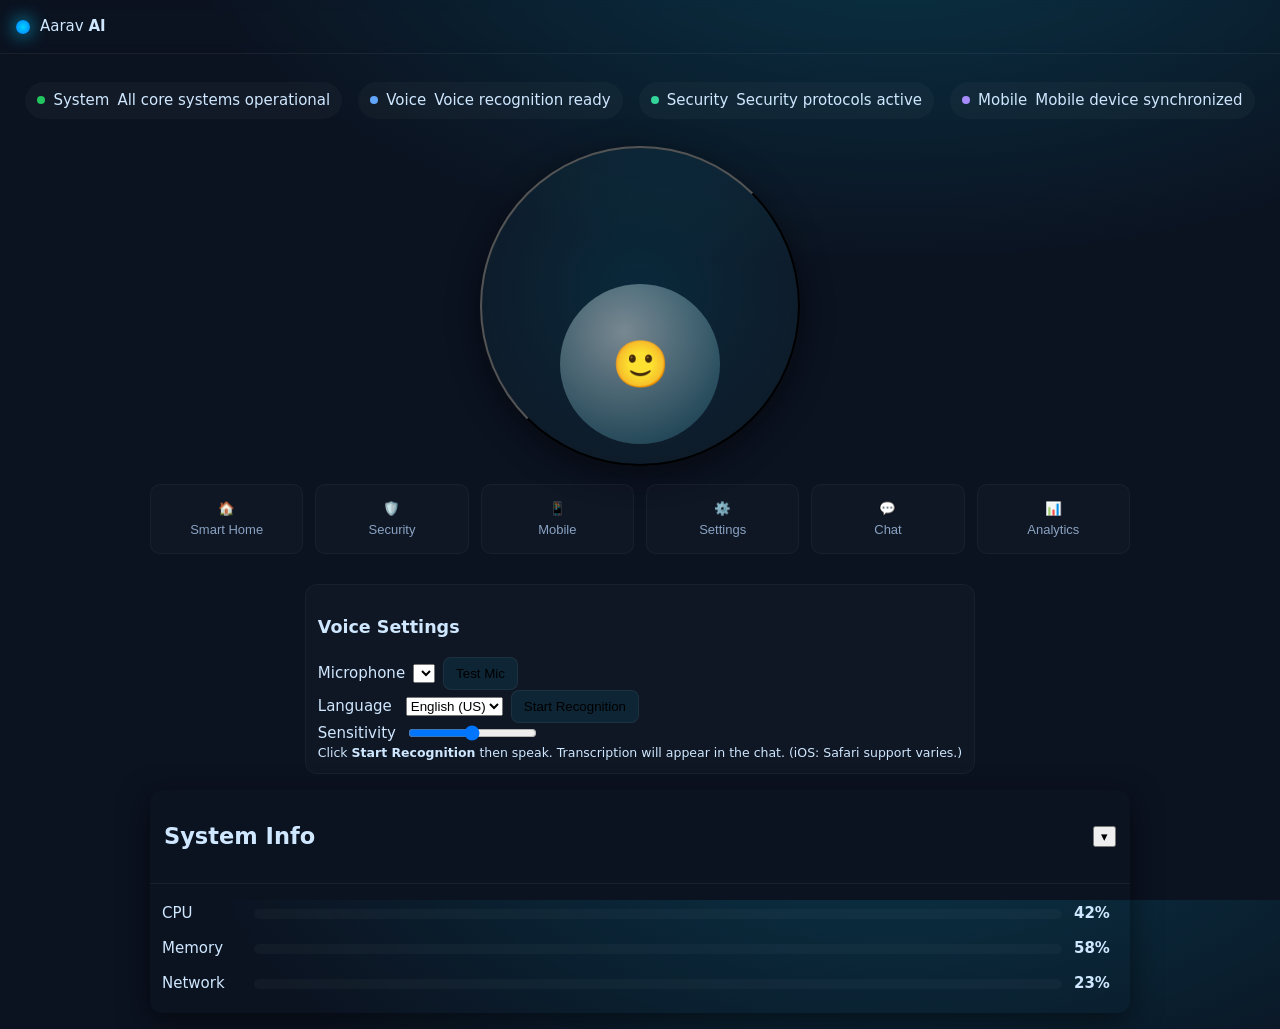
==== aarav-ai-vercel-ready/index.html @ 2d23b92d "Add files via upload" ====
<!doctype html>
<html lang="en">
<head>
  <meta charset="utf-8" />
  <meta name="viewport" content="width=device-width,initial-scale=1" />
  <title>Aarav AI — HUD (Web Preview)</title>
  <link rel="stylesheet" href="style.css" />
  <link rel="manifest" href="manifest.json" />
  <meta name="theme-color" content="#0b1220" />
  <meta name="apple-mobile-web-app-capable" content="yes" />
  <meta name="apple-mobile-web-app-status-bar-style" content="black-translucent" />
  <link rel="apple-touch-icon" href="icons/icon-192.png" />
</head>
<body>
  <canvas id="bgParticles" aria-hidden="true"></canvas>
  <header class="topbar">
    <div class="brand"><div class="brand-glow"></div><span class="brand-name">Aarav <b>AI</b></span></div>
    <div id="timeDisplay" class="clock" aria-live="polite"></div>
  </header>

  <main class="layout">
    <section class="status-strip" aria-label="Status Indicators">
      <div class="status-item" data-status="System"><span class="dot dot-system"></span><span>System</span><div class="tip">All core systems operational</div></div>
      <div class="status-item" data-status="Voice"><span class="dot dot-voice"></span><span>Voice</span><div class="tip">Voice recognition ready</div></div>
      <div class="status-item" data-status="Security"><span class="dot dot-security"></span><span>Security</span><div class="tip">Security protocols active</div></div>
      <div class="status-item" data-status="Mobile"><span class="dot dot-mobile"></span><span>Mobile</span><div class="tip">Mobile device synchronized</div></div>
    </section>

    <section class="core-wrap">
      <button id="aiCore" class="ai-core" aria-pressed="false" aria-label="Toggle listening">
        <div class="ring ring-outer"></div><div class="ring ring-mid"></div><div class="ring ring-inner"></div>
        <div class="orb"><span id="moodEmoji" class="emoji">🙂</span></div>
        <div id="voiceWaveform" class="wave hidden" aria-hidden="true"><i></i><i></i><i></i><i></i><i></i><i></i><i></i><i></i></div>
      </button>

      <div class="actions">
        <button class="action-btn" data-action="home_control"><span class="icon">🏠</span><span class="action-label">Smart Home</span></button>
        <button class="action-btn" data-action="security_panel"><span class="icon">🛡️</span><span class="action-label">Security</span></button>
        <button class="action-btn" data-action="mobile_sync"><span class="icon">📱</span><span class="action-label">Mobile</span></button>
        <button class="action-btn" data-action="open_settings"><span class="icon">⚙️</span><span class="action-label">Settings</span></button>
        <button id="chatToggle" class="action-btn" data-action="open_chat"><span class="icon">💬</span><span class="action-label">Chat</span></button>
        <button class="action-btn" data-action="show_analytics"><span class="icon">📊</span><span class="action-label">Analytics</span></button>
      </div>

      <div class="voice-panel card">
        <h3>Voice Settings</h3>
        <div class="voice-row">
          <label for="micSelect">Microphone</label>
          <select id="micSelect"></select>
          <button id="micTest" class="btn">Test Mic</button>
        </div>
        <div class="voice-row">
          <label for="langSelect">Language</label>
          <select id="langSelect">
            <option value="en-US">English (US)</option>
            <option value="en-GB">English (UK)</option>
            <option value="hi-IN">Hindi (India)</option>
            <option value="hi-IN-x-mt">Hinglish</option>
            <option value="auto">Auto</option>
          </select>
          <button id="startRec" class="btn">Start Recognition</button>
        </div>
        <div class="voice-row">
          <label>Sensitivity</label>
          <input id="sensitivity" type="range" min="0" max="100" value="50" />
          <div id="levelViz" class="level-viz" aria-hidden="true"><i></i><i></i><i></i><i></i><i></i></div>
        </div>
        <div class="voice-row small">
          <small>Click <b>Start Recognition</b> then speak. Transcription will appear in the chat. (iOS: Safari support varies.)</small>
        </div>
      </div>
    </section>

    <section class="system-panel">
      <header class="panel-head"><h2>System Info</h2><button id="systemInfoToggle" class="chevron" aria-expanded="true">▾</button></header>
      <div id="systemInfoContent" class="panel-body">
        <div class="info-row"><span>CPU</span><div class="bar"><em class="fill info-fill" style="width: 42%"></em></div><b class="info-value">42%</b></div>
        <div class="info-row"><span>Memory</span><div class="bar"><em class="fill info-fill" style="width: 58%"></em></div><b class="info-value">58%</b></div>
        <div class="info-row"><span>Network</span><div class="bar"><em class="fill info-fill" style="width: 23%"></em></div><b class="info-value">23%</b></div>
      </div>
    </section>
  </main>

  <aside id="chatInterface" class="chat hidden" aria-label="Chat panel">
    <header class="chat-head"><h3>Chat • Aarav AI</h3><button id="chatClose" class="chat-close" aria-label="Close chat">✕</button></header>
    <div id="chatMessages" class="chat-body" role="log" aria-live="polite"></div>
    <footer class="chat-foot">
      <input id="chatInput" type="text" placeholder="Type a message…" aria-label="Message input" />
      <button id="chatSend" class="send" aria-label="Send">Send</button>
    </footer>
  </aside>

  <div id="notificationContainer" class="toasts" aria-live="polite"></div>

  <script src="app.js"></script>
  <script>
    if('serviceWorker' in navigator){ navigator.serviceWorker.register('sw.js').catch(()=>console.warn('SW failed')); }
  </script>
</body>
</html>
---- aarav-ai-vercel-ready/style.css ----
/* Aarav AI HUD styles (ready for Vercel) */
:root{--bg:#0b1220;--text:#cfe8ff;--muted:#8aa3c2;--primary:#00d4ff;--shadow:0 8px 30px rgba(0,0,0,.5);--radius:12px}
*{box-sizing:border-box}html,body{height:100%}body{margin:0;background:radial-gradient(1200px 600px at 70% -10%, rgba(0,212,255,.18), transparent 60%),var(--bg);color:var(--text);font:15px/1.4 system-ui,Segoe UI,Roboto,Arial;overflow:auto}
.topbar{height:54px;display:flex;align-items:center;justify-content:space-between;padding:0 16px;border-bottom:1px solid rgba(255,255,255,.06);backdrop-filter:blur(6px)}.brand{display:flex;align-items:center;gap:10px}.brand-glow{width:14px;height:14px;border-radius:50%;background:radial-gradient(circle,var(--primary),#007bff);box-shadow:0 0 18px var(--primary)}.clock{color:#b7c9e6}
.layout{min-height:calc(100vh - 54px);display:grid;grid-template-rows:60px 1fr auto;gap:16px;padding:16px}
.status-strip{display:flex;gap:16px;align-items:center;justify-content:center}.status-item{display:flex;gap:8px;align-items:center;padding:8px 12px;background:rgba(255,255,255,.03);border-radius:999px}.dot{width:8px;height:8px;border-radius:50%}.dot-system{background:#22c55e}.dot-voice{background:#60a5fa}.dot-security{background:#34d399}.dot-mobile{background:#a78bfa}
.core-wrap{display:grid;grid-template-rows:1fr auto;gap:18px;align-items:center;justify-items:center}.ai-core{position:relative;width:320px;height:320px;border-radius:50%;background:radial-gradient(circle at 50% 45%, rgba(0,212,255,.12), rgba(255,255,255,.02));box-shadow:var(--shadow);display:grid;place-items:center;cursor:pointer}.orb{width:160px;height:160px;border-radius:50%;background:radial-gradient(circle at 40% 30%, rgba(255,255,255,.45), rgba(0,212,255,.14));display:grid;place-items:center}.emoji{font-size:46px}
.wave{position:absolute;bottom:22px;display:flex;gap:6px}.wave i{width:4px;height:8px;background:var(--primary);animation:wave 1.1s ease-in-out infinite}.hidden{display:none}
.actions{display:grid;grid-template-columns:repeat(6,minmax(120px,1fr));gap:12px;width:min(980px,100%)}.action-btn{display:flex;flex-direction:column;align-items:center;justify-content:center;gap:6px;height:70px;border-radius:10px;background:rgba(255,255,255,.02);border:1px solid rgba(255,255,255,.04);cursor:pointer}.action-label{font-size:13px;color:var(--muted)}
.voice-panel{max-width:980px;margin-top:12px;padding:12px;border-radius:12px;background:rgba(255,255,255,.02);border:1px solid rgba(255,255,255,.04)}.voice-row{display:flex;gap:8px;align-items:center}.voice-row label{min-width:80px}.btn{padding:8px 12px;border-radius:8px;background:rgba(0,212,255,.08);border:1px solid rgba(255,255,255,.06);cursor:pointer}
.system-panel{width:min(980px,100%);margin:0 auto;padding:0;border-radius:var(--radius);box-shadow:var(--shadow)}.panel-head{display:flex;align-items:center;justify-content:space-between;padding:12px 14px;border-bottom:1px solid rgba(255,255,255,.06)}.panel-body{padding:12px}.info-row{display:grid;grid-template-columns:80px 1fr 44px;align-items:center;gap:12px;padding:7px 0}.bar{height:10px;background:rgba(255,255,255,.03);border-radius:999px;overflow:hidden}.fill{height:100%;background:linear-gradient(90deg,var(--primary),#4ade80)}
.chat{position:fixed;right:16px;top:72px;bottom:16px;width:360px;background:rgba(17,25,40,.9);border-radius:16px;display:flex;flex-direction:column}.chat.hidden{display:none}.chat-body{flex:1;overflow:auto;padding:12px;display:flex;flex-direction:column;gap:10px}.chat-foot{display:flex;padding:12px;border-top:1px solid rgba(255,255,255,.04)}.chat-foot input{flex:1;padding:8px;border-radius:8px;background:rgba(255,255,255,.02);border:1px solid rgba(255,255,255,.04)}
.toasts{position:fixed;left:16px;bottom:16px;display:grid;gap:8px;z-index:50}.notification{padding:10px 12px;border-radius:10px;background:rgba(12,20,36,.92);color:#d6ecff;animation:slideIn .28s}.notification.success{border:1px solid rgba(34,197,94,.3)}@keyframes slideIn{from{transform:translateY(8px);opacity:0}to{transform:translateY(0);opacity:1}}@keyframes wave{0%,100%{transform:scaleY(.4)}50%{transform:scaleY(1.6)}}#bgParticles{position:fixed;inset:0;z-index:-1}@media(max-width:720px){.actions{grid-template-columns:repeat(2,1fr)}.ai-core{width:240px;height:240px}.orb{width:120px;height:120px}.chat{right:10px;left:10px;width:auto}}
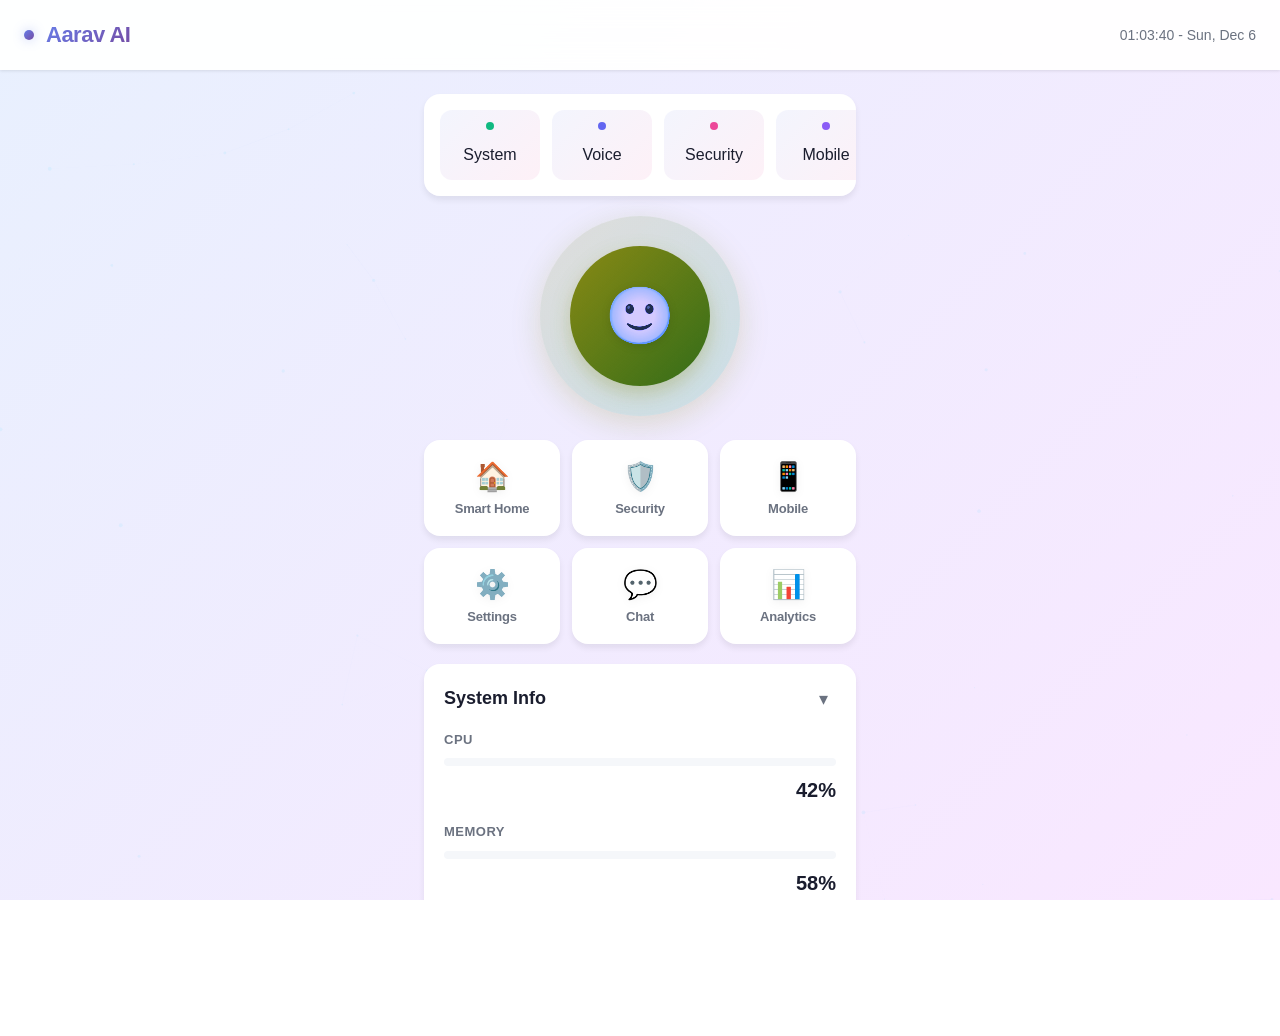
==== commit 4ec2b424: "Transform Aarav AI to modern Ello-inspired design with soft gradients and clean UI Co-authored-by: A" ====
--- a/aarav-ai-vercel-ready/index.html
+++ b/aarav-ai-vercel-ready/index.html
@@ -3,10 +3,10 @@
 <head>
   <meta charset="utf-8" />
   <meta name="viewport" content="width=device-width,initial-scale=1" />
-  <title>Aarav AI — HUD (Web Preview)</title>
+  <title>Aarav AI — Your Personal Assistant</title>
   <link rel="stylesheet" href="style.css" />
   <link rel="manifest" href="manifest.json" />
-  <meta name="theme-color" content="#0b1220" />
+  <meta name="theme-color" content="#F5F7FA" />
   <meta name="apple-mobile-web-app-capable" content="yes" />
   <meta name="apple-mobile-web-app-status-bar-style" content="black-translucent" />
   <link rel="apple-touch-icon" href="icons/icon-192.png" />
@@ -20,15 +20,14 @@
 
   <main class="layout">
     <section class="status-strip" aria-label="Status Indicators">
-      <div class="status-item" data-status="System"><span class="dot dot-system"></span><span>System</span><div class="tip">All core systems operational</div></div>
-      <div class="status-item" data-status="Voice"><span class="dot dot-voice"></span><span>Voice</span><div class="tip">Voice recognition ready</div></div>
-      <div class="status-item" data-status="Security"><span class="dot dot-security"></span><span>Security</span><div class="tip">Security protocols active</div></div>
-      <div class="status-item" data-status="Mobile"><span class="dot dot-mobile"></span><span>Mobile</span><div class="tip">Mobile device synchronized</div></div>
+      <div class="status-item" data-status="System"><span class="dot dot-system"></span><span>System</span></div>
+      <div class="status-item" data-status="Voice"><span class="dot dot-voice"></span><span>Voice</span></div>
+      <div class="status-item" data-status="Security"><span class="dot dot-security"></span><span>Security</span></div>
+      <div class="status-item" data-status="Mobile"><span class="dot dot-mobile"></span><span>Mobile</span></div>
     </section>
 
     <section class="core-wrap">
       <button id="aiCore" class="ai-core" aria-pressed="false" aria-label="Toggle listening">
-        <div class="ring ring-outer"></div><div class="ring ring-mid"></div><div class="ring ring-inner"></div>
         <div class="orb"><span id="moodEmoji" class="emoji">🙂</span></div>
         <div id="voiceWaveform" class="wave hidden" aria-hidden="true"><i></i><i></i><i></i><i></i><i></i><i></i><i></i><i></i></div>
       </button>
@@ -42,7 +41,7 @@
         <button class="action-btn" data-action="show_analytics"><span class="icon">📊</span><span class="action-label">Analytics</span></button>
       </div>
 
-      <div class="voice-panel card">
+      <div class="voice-panel" style="display:none;">
         <h3>Voice Settings</h3>
         <div class="voice-row">
           <label for="micSelect">Microphone</label>
--- a/aarav-ai-vercel-ready/style.css
+++ b/aarav-ai-vercel-ready/style.css
@@ -1,13 +1,631 @@
-/* Aarav AI HUD styles (ready for Vercel) */
-:root{--bg:#0b1220;--text:#cfe8ff;--muted:#8aa3c2;--primary:#00d4ff;--shadow:0 8px 30px rgba(0,0,0,.5);--radius:12px}
-*{box-sizing:border-box}html,body{height:100%}body{margin:0;background:radial-gradient(1200px 600px at 70% -10%, rgba(0,212,255,.18), transparent 60%),var(--bg);color:var(--text);font:15px/1.4 system-ui,Segoe UI,Roboto,Arial;overflow:auto}
-.topbar{height:54px;display:flex;align-items:center;justify-content:space-between;padding:0 16px;border-bottom:1px solid rgba(255,255,255,.06);backdrop-filter:blur(6px)}.brand{display:flex;align-items:center;gap:10px}.brand-glow{width:14px;height:14px;border-radius:50%;background:radial-gradient(circle,var(--primary),#007bff);box-shadow:0 0 18px var(--primary)}.clock{color:#b7c9e6}
-.layout{min-height:calc(100vh - 54px);display:grid;grid-template-rows:60px 1fr auto;gap:16px;padding:16px}
-.status-strip{display:flex;gap:16px;align-items:center;justify-content:center}.status-item{display:flex;gap:8px;align-items:center;padding:8px 12px;background:rgba(255,255,255,.03);border-radius:999px}.dot{width:8px;height:8px;border-radius:50%}.dot-system{background:#22c55e}.dot-voice{background:#60a5fa}.dot-security{background:#34d399}.dot-mobile{background:#a78bfa}
-.core-wrap{display:grid;grid-template-rows:1fr auto;gap:18px;align-items:center;justify-items:center}.ai-core{position:relative;width:320px;height:320px;border-radius:50%;background:radial-gradient(circle at 50% 45%, rgba(0,212,255,.12), rgba(255,255,255,.02));box-shadow:var(--shadow);display:grid;place-items:center;cursor:pointer}.orb{width:160px;height:160px;border-radius:50%;background:radial-gradient(circle at 40% 30%, rgba(255,255,255,.45), rgba(0,212,255,.14));display:grid;place-items:center}.emoji{font-size:46px}
-.wave{position:absolute;bottom:22px;display:flex;gap:6px}.wave i{width:4px;height:8px;background:var(--primary);animation:wave 1.1s ease-in-out infinite}.hidden{display:none}
-.actions{display:grid;grid-template-columns:repeat(6,minmax(120px,1fr));gap:12px;width:min(980px,100%)}.action-btn{display:flex;flex-direction:column;align-items:center;justify-content:center;gap:6px;height:70px;border-radius:10px;background:rgba(255,255,255,.02);border:1px solid rgba(255,255,255,.04);cursor:pointer}.action-label{font-size:13px;color:var(--muted)}
-.voice-panel{max-width:980px;margin-top:12px;padding:12px;border-radius:12px;background:rgba(255,255,255,.02);border:1px solid rgba(255,255,255,.04)}.voice-row{display:flex;gap:8px;align-items:center}.voice-row label{min-width:80px}.btn{padding:8px 12px;border-radius:8px;background:rgba(0,212,255,.08);border:1px solid rgba(255,255,255,.06);cursor:pointer}
-.system-panel{width:min(980px,100%);margin:0 auto;padding:0;border-radius:var(--radius);box-shadow:var(--shadow)}.panel-head{display:flex;align-items:center;justify-content:space-between;padding:12px 14px;border-bottom:1px solid rgba(255,255,255,.06)}.panel-body{padding:12px}.info-row{display:grid;grid-template-columns:80px 1fr 44px;align-items:center;gap:12px;padding:7px 0}.bar{height:10px;background:rgba(255,255,255,.03);border-radius:999px;overflow:hidden}.fill{height:100%;background:linear-gradient(90deg,var(--primary),#4ade80)}
-.chat{position:fixed;right:16px;top:72px;bottom:16px;width:360px;background:rgba(17,25,40,.9);border-radius:16px;display:flex;flex-direction:column}.chat.hidden{display:none}.chat-body{flex:1;overflow:auto;padding:12px;display:flex;flex-direction:column;gap:10px}.chat-foot{display:flex;padding:12px;border-top:1px solid rgba(255,255,255,.04)}.chat-foot input{flex:1;padding:8px;border-radius:8px;background:rgba(255,255,255,.02);border:1px solid rgba(255,255,255,.04)}
-.toasts{position:fixed;left:16px;bottom:16px;display:grid;gap:8px;z-index:50}.notification{padding:10px 12px;border-radius:10px;background:rgba(12,20,36,.92);color:#d6ecff;animation:slideIn .28s}.notification.success{border:1px solid rgba(34,197,94,.3)}@keyframes slideIn{from{transform:translateY(8px);opacity:0}to{transform:translateY(0);opacity:1}}@keyframes wave{0%,100%{transform:scaleY(.4)}50%{transform:scaleY(1.6)}}#bgParticles{position:fixed;inset:0;z-index:-1}@media(max-width:720px){.actions{grid-template-columns:repeat(2,1fr)}.ai-core{width:240px;height:240px}.orb{width:120px;height:120px}.chat{right:10px;left:10px;width:auto}}
+/* Aarav AI - Modern Mobile App Design (Ello AI Inspired) */
+:root{
+  --bg-primary:#F5F7FA;
+  --bg-gradient-start:#E8F0FE;
+  --bg-gradient-end:#F9E7FF;
+  --text-primary:#1A1D2E;
+  --text-secondary:#6B7280;
+  --text-muted:#9CA3AF;
+  --accent-primary:#6366F1;
+  --accent-secondary:#EC4899;
+  --accent-gradient:linear-gradient(135deg, #667eea 0%, #764ba2 100%);
+  --success:#10B981;
+  --card-bg:#FFFFFF;
+  --shadow-sm:0 1px 3px rgba(0,0,0,.1);
+  --shadow-md:0 4px 6px rgba(0,0,0,.07);
+  --shadow-lg:0 10px 25px rgba(0,0,0,.1);
+  --radius-sm:12px;
+  --radius-md:16px;
+  --radius-lg:24px;
+  --radius-xl:32px;
+}
+*{box-sizing:border-box;margin:0;padding:0}
+html,body{height:100%;overflow-x:hidden}
+body{
+  margin:0;
+  background:linear-gradient(135deg, var(--bg-gradient-start) 0%, var(--bg-gradient-end) 100%);
+  color:var(--text-primary);
+  font:16px/1.6 'SF Pro Display', -apple-system, BlinkMacSystemFont, 'Segoe UI', Roboto, 'Helvetica Neue', Arial, sans-serif;
+  overflow:auto;
+  -webkit-font-smoothing:antialiased;
+  -moz-osx-font-smoothing:grayscale;
+}
+.topbar{
+  height:70px;
+  display:flex;
+  align-items:center;
+  justify-content:space-between;
+  padding:0 24px;
+  background:rgba(255,255,255,.95);
+  backdrop-filter:blur(20px);
+  box-shadow:var(--shadow-sm);
+}
+.brand{display:flex;align-items:center;gap:12px}
+.brand-glow{
+  width:10px;
+  height:10px;
+  border-radius:50%;
+  background:var(--accent-gradient);
+  box-shadow:0 0 12px rgba(102,126,234,.4);
+  animation:pulse 2s ease-in-out infinite;
+}
+@keyframes pulse{
+  0%,100%{transform:scale(1);opacity:1}
+  50%{transform:scale(1.1);opacity:.8}
+}
+.brand-name{
+  font-size:22px;
+  font-weight:700;
+  background:var(--accent-gradient);
+  -webkit-background-clip:text;
+  background-clip:text;
+  -webkit-text-fill-color:transparent;
+  letter-spacing:-.5px;
+}
+.clock{
+  color:var(--text-secondary);
+  font-size:14px;
+  font-weight:500;
+}
+.layout{
+  min-height:calc(100vh - 70px);
+  display:flex;
+  flex-direction:column;
+  gap:20px;
+  padding:24px;
+  max-width:480px;
+  margin:0 auto;
+}
+.status-strip{
+  display:flex;
+  gap:12px;
+  padding:16px;
+  background:var(--card-bg);
+  border-radius:var(--radius-md);
+  box-shadow:var(--shadow-md);
+  overflow-x:auto;
+  flex-wrap:nowrap;
+}
+.status-item{
+  display:flex;
+  flex-direction:column;
+  align-items:center;
+  gap:8px;
+  padding:12px 16px;
+  background:linear-gradient(135deg, rgba(102,126,234,.08) 0%, rgba(236,72,153,.08) 100%);
+  border-radius:var(--radius-sm);
+  min-width:100px;
+  flex-shrink:0;
+  transition:transform .2s ease, box-shadow .2s ease;
+}
+.status-item:hover{
+  transform:translateY(-2px);
+  box-shadow:var(--shadow-sm);
+}
+.status-item span:first-child{
+  font-size:11px;
+  font-weight:600;
+  text-transform:uppercase;
+  letter-spacing:.5px;
+  color:var(--text-secondary);
+}
+.dot{
+  width:8px;
+  height:8px;
+  border-radius:50%;
+  margin-bottom:4px;
+}
+.dot-system{background:var(--success)}
+.dot-voice{background:#6366F1}
+.dot-security{background:#EC4899}
+.dot-mobile{background:#8B5CF6}
+.tip{display:none}
+.core-wrap{
+  display:flex;
+  flex-direction:column;
+  gap:24px;
+  align-items:center;
+}
+.ai-core{
+  position:relative;
+  width:200px;
+  height:200px;
+  border-radius:50%;
+  background:linear-gradient(135deg, rgba(102,126,234,.15) 0%, rgba(236,72,153,.15) 100%);
+  box-shadow:0 8px 30px rgba(102,126,234,.2);
+  display:flex;
+  align-items:center;
+  justify-content:center;
+  cursor:pointer;
+  border:none;
+  transition:transform .3s ease, box-shadow .3s ease;
+}
+.ai-core:hover{
+  transform:scale(1.05);
+  box-shadow:0 12px 40px rgba(102,126,234,.3);
+}
+.ai-core:active{
+  transform:scale(0.98);
+}
+.ring{display:none}
+.orb{
+  width:140px;
+  height:140px;
+  border-radius:50%;
+  background:linear-gradient(135deg, #667eea 0%, #764ba2 100%);
+  display:flex;
+  align-items:center;
+  justify-content:center;
+  box-shadow:0 8px 20px rgba(102,126,234,.3);
+}
+.emoji{
+  font-size:56px;
+  filter:drop-shadow(0 2px 4px rgba(0,0,0,.1));
+}
+.wave{
+  position:absolute;
+  bottom:30px;
+  display:flex;
+  gap:4px;
+  align-items:flex-end;
+}
+.wave i{
+  width:3px;
+  height:12px;
+  background:rgba(255,255,255,.8);
+  border-radius:2px;
+  animation:wave 1s ease-in-out infinite;
+}
+.wave i:nth-child(2){animation-delay:.1s}
+.wave i:nth-child(3){animation-delay:.2s}
+.wave i:nth-child(4){animation-delay:.3s}
+.wave i:nth-child(5){animation-delay:.4s}
+.wave i:nth-child(6){animation-delay:.5s}
+.wave i:nth-child(7){animation-delay:.6s}
+.wave i:nth-child(8){animation-delay:.7s}
+@keyframes wave{
+  0%,100%{height:8px;opacity:.5}
+  50%{height:20px;opacity:1}
+}
+.hidden{display:none!important}
+.actions{
+  display:grid;
+  grid-template-columns:repeat(3,1fr);
+  gap:12px;
+  width:100%;
+}
+.action-btn{
+  display:flex;
+  flex-direction:column;
+  align-items:center;
+  justify-content:center;
+  gap:8px;
+  padding:20px 12px;
+  border-radius:var(--radius-md);
+  background:var(--card-bg);
+  border:none;
+  box-shadow:var(--shadow-md);
+  cursor:pointer;
+  transition:transform .2s ease, box-shadow .2s ease;
+  position:relative;
+  overflow:hidden;
+}
+.action-btn:hover{
+  transform:translateY(-3px);
+  box-shadow:var(--shadow-lg);
+}
+.action-btn:active{
+  transform:translateY(-1px);
+}
+.action-btn .icon{
+  font-size:28px;
+  filter:drop-shadow(0 2px 4px rgba(0,0,0,.05));
+}
+.action-label{
+  font-size:13px;
+  font-weight:600;
+  color:var(--text-secondary);
+  letter-spacing:-.2px;
+}
+.voice-panel{
+  padding:20px;
+  border-radius:var(--radius-md);
+  background:var(--card-bg);
+  box-shadow:var(--shadow-md);
+  display:none;
+}
+.voice-panel h3{
+  font-size:18px;
+  font-weight:700;
+  color:var(--text-primary);
+  margin-bottom:16px;
+}
+.voice-row{
+  display:flex;
+  gap:12px;
+  align-items:center;
+  margin-bottom:12px;
+  flex-wrap:wrap;
+}
+.voice-row label{
+  min-width:100px;
+  font-size:14px;
+  font-weight:600;
+  color:var(--text-secondary);
+}
+.voice-row select{
+  flex:1;
+  padding:10px 14px;
+  border-radius:var(--radius-sm);
+  background:var(--bg-primary);
+  border:2px solid rgba(99,102,241,.1);
+  color:var(--text-primary);
+  font-size:14px;
+  font-weight:500;
+  transition:border-color .2s ease;
+}
+.voice-row select:focus{
+  outline:none;
+  border-color:var(--accent-primary);
+}
+.voice-row input[type="range"]{
+  flex:1;
+  height:6px;
+  border-radius:3px;
+  background:linear-gradient(90deg, var(--accent-primary) 50%, var(--bg-primary) 50%);
+  appearance:none;
+  -webkit-appearance:none;
+}
+.voice-row input[type="range"]::-webkit-slider-thumb{
+  appearance:none;
+  width:18px;
+  height:18px;
+  border-radius:50%;
+  background:var(--accent-primary);
+  cursor:pointer;
+  box-shadow:0 2px 6px rgba(99,102,241,.3);
+}
+.voice-row input[type="range"]::-moz-range-thumb{
+  width:18px;
+  height:18px;
+  border-radius:50%;
+  background:var(--accent-primary);
+  cursor:pointer;
+  box-shadow:0 2px 6px rgba(99,102,241,.3);
+  border:none;
+}
+.btn{
+  padding:10px 18px;
+  border-radius:var(--radius-sm);
+  background:var(--accent-gradient);
+  color:#fff;
+  border:none;
+  font-size:14px;
+  font-weight:600;
+  cursor:pointer;
+  transition:transform .2s ease, box-shadow .2s ease;
+  box-shadow:0 4px 12px rgba(102,126,234,.3);
+}
+.btn:hover{
+  transform:translateY(-2px);
+  box-shadow:0 6px 16px rgba(102,126,234,.4);
+}
+.btn:active{
+  transform:translateY(0);
+}
+.level-viz{
+  display:flex;
+  gap:3px;
+  align-items:flex-end;
+  height:24px;
+}
+.level-viz i{
+  width:4px;
+  background:rgba(99,102,241,.2);
+  border-radius:2px;
+  transition:background .15s ease;
+}
+.level-viz i:nth-child(1){height:8px}
+.level-viz i:nth-child(2){height:12px}
+.level-viz i:nth-child(3){height:16px}
+.level-viz i:nth-child(4){height:20px}
+.level-viz i:nth-child(5){height:24px}
+.voice-row.small{
+  margin-top:8px;
+}
+.voice-row.small small{
+  font-size:12px;
+  color:var(--text-muted);
+  line-height:1.5;
+}
+.system-panel{
+  padding:20px;
+  border-radius:var(--radius-md);
+  background:var(--card-bg);
+  box-shadow:var(--shadow-md);
+}
+.panel-head{
+  display:flex;
+  align-items:center;
+  justify-content:space-between;
+  margin-bottom:16px;
+}
+.panel-head h2{
+  font-size:18px;
+  font-weight:700;
+  color:var(--text-primary);
+}
+.chevron{
+  background:none;
+  border:none;
+  font-size:18px;
+  color:var(--text-secondary);
+  cursor:pointer;
+  padding:4px 8px;
+  transition:transform .2s ease;
+}
+.chevron:hover{
+  color:var(--text-primary);
+}
+.panel-body{
+  display:flex;
+  flex-direction:column;
+  gap:16px;
+}
+.info-row{
+  display:flex;
+  flex-direction:column;
+  gap:8px;
+}
+.info-row > span{
+  font-size:13px;
+  font-weight:600;
+  color:var(--text-secondary);
+  text-transform:uppercase;
+  letter-spacing:.5px;
+}
+.bar{
+  height:8px;
+  background:var(--bg-primary);
+  border-radius:999px;
+  overflow:hidden;
+  position:relative;
+}
+.fill{
+  height:100%;
+  background:var(--accent-gradient);
+  border-radius:999px;
+  transition:width .3s ease;
+}
+.info-value{
+  font-size:20px;
+  font-weight:700;
+  color:var(--text-primary);
+  align-self:flex-end;
+}
+.chat{
+  position:fixed;
+  inset:0;
+  background:rgba(26,29,46,.95);
+  backdrop-filter:blur(20px);
+  display:flex;
+  flex-direction:column;
+  z-index:100;
+  animation:slideUp .3s ease;
+}
+@keyframes slideUp{
+  from{transform:translateY(100%)}
+  to{transform:translateY(0)}
+}
+.chat.hidden{
+  display:none;
+}
+.chat-head{
+  display:flex;
+  align-items:center;
+  justify-content:space-between;
+  padding:20px 24px;
+  background:rgba(255,255,255,.05);
+  backdrop-filter:blur(10px);
+}
+.chat-head h3{
+  font-size:18px;
+  font-weight:700;
+  color:#fff;
+}
+.chat-close{
+  background:none;
+  border:none;
+  font-size:24px;
+  color:rgba(255,255,255,.7);
+  cursor:pointer;
+  padding:4px 8px;
+  transition:color .2s ease;
+}
+.chat-close:hover{
+  color:#fff;
+}
+.chat-body{
+  flex:1;
+  overflow-y:auto;
+  padding:24px;
+  display:flex;
+  flex-direction:column;
+  gap:16px;
+}
+.message{
+  display:flex;
+  gap:12px;
+  animation:fadeIn .3s ease;
+}
+@keyframes fadeIn{
+  from{opacity:0;transform:translateY(10px)}
+  to{opacity:1;transform:translateY(0)}
+}
+.message-avatar{
+  width:36px;
+  height:36px;
+  border-radius:50%;
+  display:flex;
+  align-items:center;
+  justify-content:center;
+  font-size:14px;
+  font-weight:700;
+  flex-shrink:0;
+}
+.user-message .message-avatar{
+  background:linear-gradient(135deg, #667eea 0%, #764ba2 100%);
+  color:#fff;
+}
+.assistant-message .message-avatar{
+  background:rgba(255,255,255,.1);
+  color:#fff;
+}
+.message-content{
+  flex:1;
+  padding:12px 16px;
+  border-radius:var(--radius-md);
+  line-height:1.5;
+}
+.user-message .message-content{
+  background:linear-gradient(135deg, #667eea 0%, #764ba2 100%);
+  color:#fff;
+  margin-left:auto;
+  max-width:75%;
+}
+.assistant-message .message-content{
+  background:rgba(255,255,255,.08);
+  color:#fff;
+  max-width:85%;
+}
+.message-content p{
+  margin:0;
+  font-size:15px;
+}
+.chat-foot{
+  display:flex;
+  gap:12px;
+  padding:20px 24px;
+  background:rgba(255,255,255,.05);
+  backdrop-filter:blur(10px);
+}
+.chat-foot input{
+  flex:1;
+  padding:14px 18px;
+  border-radius:var(--radius-lg);
+  background:rgba(255,255,255,.1);
+  border:2px solid rgba(255,255,255,.1);
+  color:#fff;
+  font-size:15px;
+  transition:border-color .2s ease, background .2s ease;
+}
+.chat-foot input::placeholder{
+  color:rgba(255,255,255,.5);
+}
+.chat-foot input:focus{
+  outline:none;
+  border-color:rgba(102,126,234,.5);
+  background:rgba(255,255,255,.15);
+}
+.send{
+  padding:14px 24px;
+  border-radius:var(--radius-lg);
+  background:linear-gradient(135deg, #667eea 0%, #764ba2 100%);
+  color:#fff;
+  border:none;
+  font-size:15px;
+  font-weight:600;
+  cursor:pointer;
+  transition:transform .2s ease, box-shadow .2s ease;
+  box-shadow:0 4px 12px rgba(102,126,234,.4);
+}
+.send:hover{
+  transform:translateY(-2px);
+  box-shadow:0 6px 16px rgba(102,126,234,.5);
+}
+.send:active{
+  transform:translateY(0);
+}
+.toasts{
+  position:fixed;
+  bottom:24px;
+  left:50%;
+  transform:translateX(-50%);
+  display:flex;
+  flex-direction:column;
+  gap:12px;
+  z-index:150;
+  max-width:90%;
+}
+.notification{
+  padding:14px 20px;
+  border-radius:var(--radius-md);
+  background:rgba(255,255,255,.95);
+  color:var(--text-primary);
+  font-size:14px;
+  font-weight:500;
+  box-shadow:var(--shadow-lg);
+  animation:slideInUp .3s ease;
+  backdrop-filter:blur(10px);
+  border:1px solid rgba(99,102,241,.1);
+}
+@keyframes slideInUp{
+  from{transform:translateY(20px);opacity:0}
+  to{transform:translateY(0);opacity:1}
+}
+.notification.success{
+  background:rgba(16,185,129,.95);
+  color:#fff;
+  border-color:rgba(16,185,129,.3);
+}
+.notification.info{
+  background:rgba(99,102,241,.95);
+  color:#fff;
+  border-color:rgba(99,102,241,.3);
+}#bgParticles{
+  position:fixed;
+  inset:0;
+  z-index:-1;
+  opacity:.3;
+}
+@media(max-width:720px){
+  .topbar{
+    padding:0 16px;
+    height:64px;
+  }
+  .layout{
+    padding:16px;
+  }
+  .ai-core{
+    width:160px;
+    height:160px;
+  }
+  .orb{
+    width:110px;
+    height:110px;
+  }
+  .emoji{
+    font-size:48px;
+  }
+  .actions{
+    grid-template-columns:repeat(3,1fr);
+  }
+  .status-strip{
+    padding:12px;
+  }
+  .status-item{
+    min-width:80px;
+    padding:10px 12px;
+  }
+}
+@media(max-width:480px){
+  .actions{
+    grid-template-columns:repeat(2,1fr);
+  }
+  .brand-name{
+    font-size:18px;
+  }
+  .clock{
+    font-size:12px;
+  }
+}
